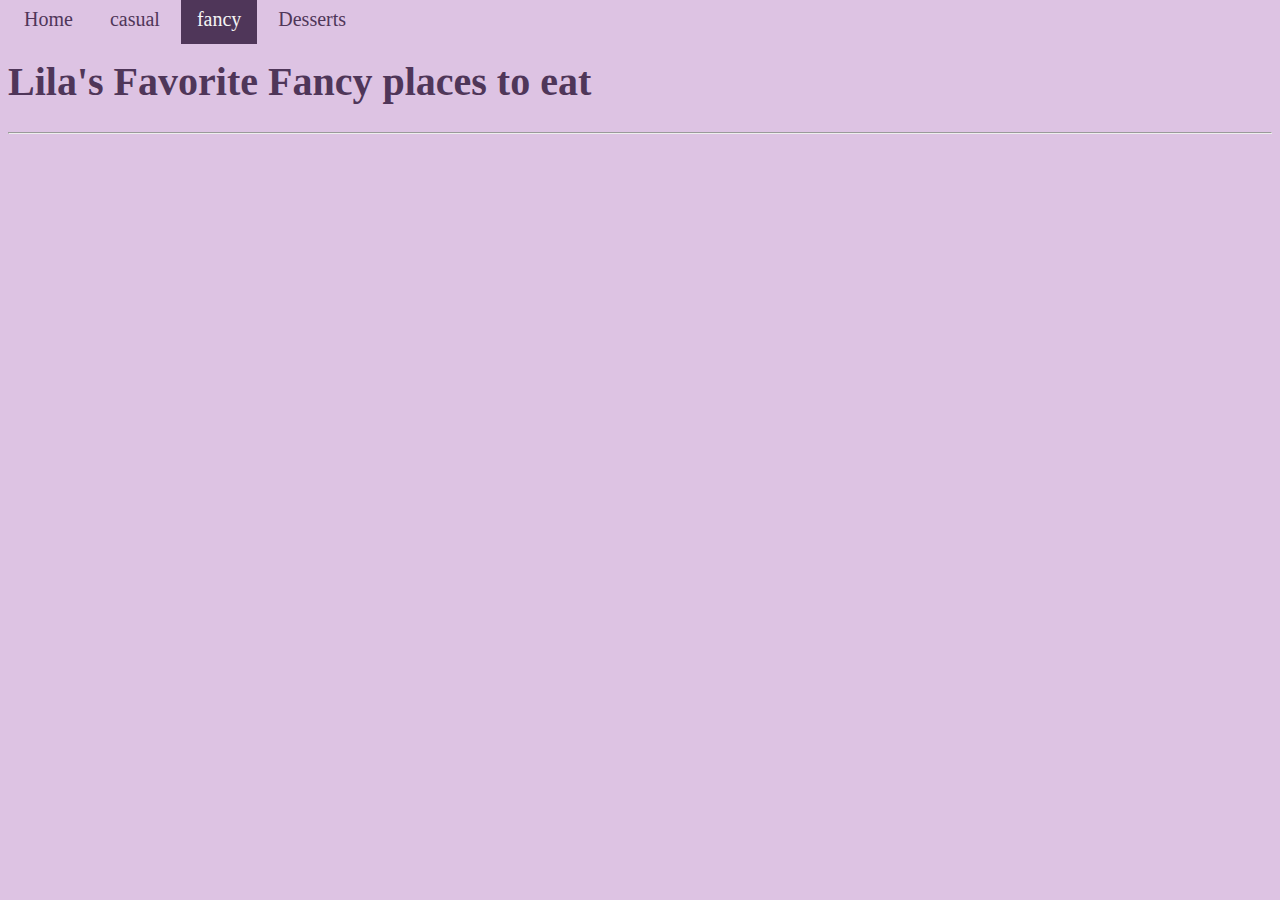
==== fancy.html @ fa157d43 "Add files via upload" ====
<!doctype html>
<html>
<div class="topnav">
  <a href="index.html">Home</a>
  <a href="casual.html">casual</a>
  <a href="fancy.html"class="active">fancy</a>
  <a href="nice.html">Desserts</a>
</div>
<head>
	<title>Lila's Favorite Places to Eat</title>
<link href="style.css" type="text/css" rel="stylesheet" />
</head>
<body>
	<h1>Lila's Favorite Fancy places to eat </h1>
<hr>



</body>
</html>
---- style.css ----
body, p {
	background-color: #ddc3e3;
	color: #4f3659;
	font: "Times New Roman";
	font-size: 20px;
}
h1 {
	color: #4f3659;
	font: "Times New Roman";
}
topnav {
   background-color: #white;
   overflow: hidden;
}

.topnav a {
   float: center;
   color: #4f3659;
   text-align: center;
   padding: 14px 16px;
   text-decoration: none;
   font-size: 20px;
}

.topnav a:hover {
   background-color: #DDDDDD;
   color: black;
}

.topnav a.active {
   background-color: #4f3659;
   color: whitesmoke;
}
colorBand {
	background: #C4DACF;
	height: 120px;
	width: 100%;
}

img{
   height: 80%;
   width: 80%;
}
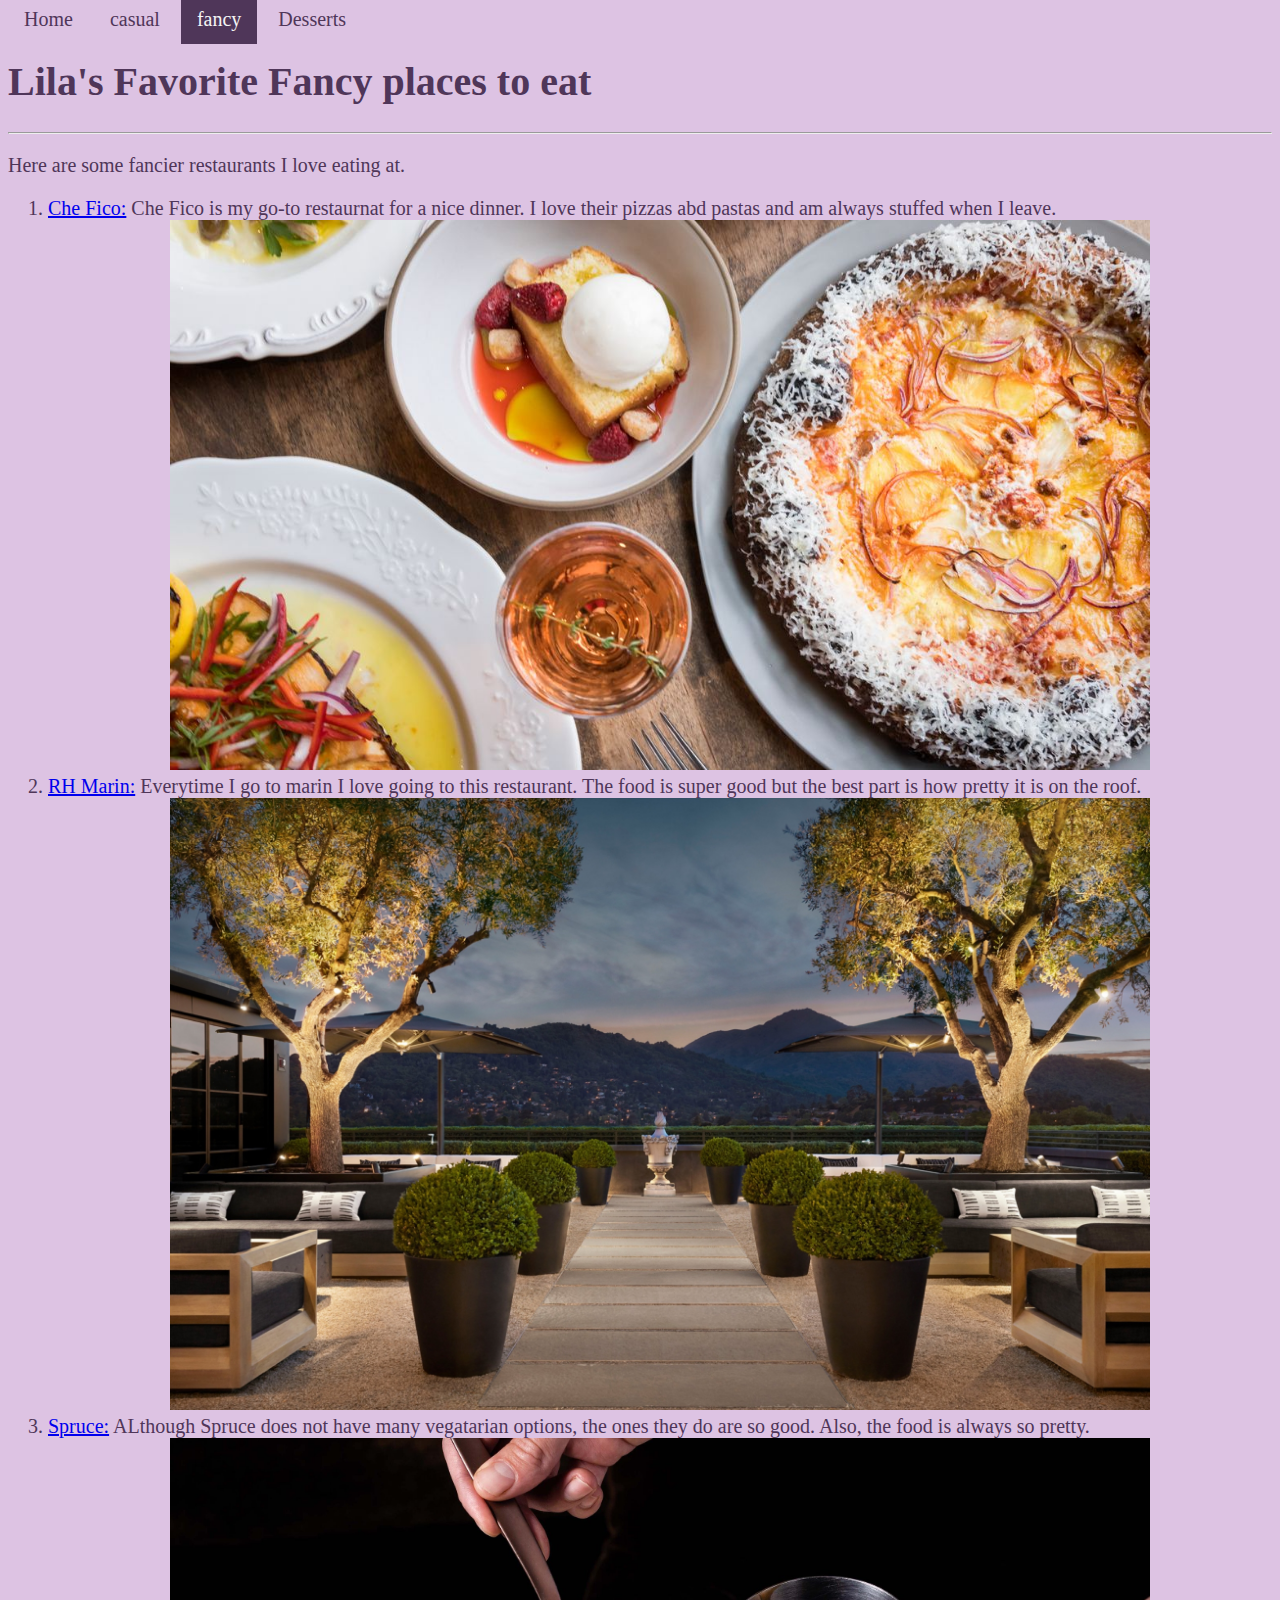
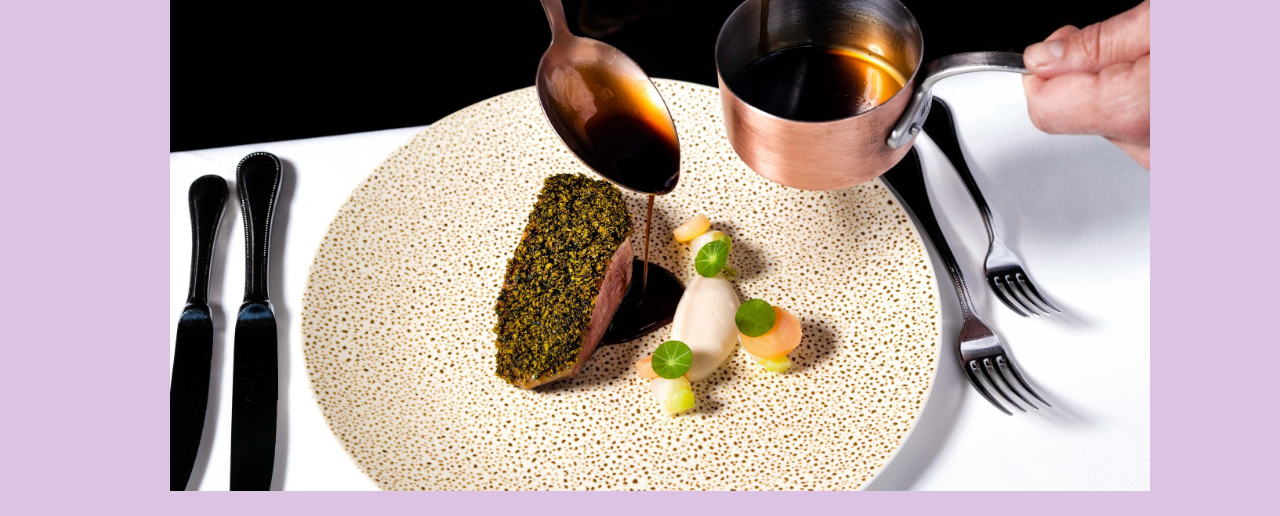
==== commit edd76e7d: "Add files via upload" ====
--- a/fancy.html
+++ b/fancy.html
@@ -13,8 +13,17 @@
 <body>
 	<h1>Lila's Favorite Fancy places to eat </h1>
 <hr>
+<p>Here are some fancier restaurants I love eating at.</p>
 
+<ol>
+  <li><a href= "https://www.chefico.com/">Che Fico:</a>
+     Che Fico is my go-to restaurnat for a nice dinner. I love their pizzas abd pastas and am always stuffed when I leave. <center><img src="chefico.jpg"></center></li>
 
+     <li><a href= "https://rh.com/us/en/marin/restaurant">RH Marin:</a>
+     Everytime I go to marin I love going to this restaurant. The food is super good but the best part is how pretty it is on the roof. <center><img src="rooftop.jpeg"></center></li>
+
+     <li><a href= "https://www.sprucesf.com/">Spruce:</a>
+     ALthough Spruce does not have many vegatarian options, the ones they do are so good. Also, the food is always so pretty. <center><img src="spruce.jpg"></center></li>
 
 </body>
 </html>